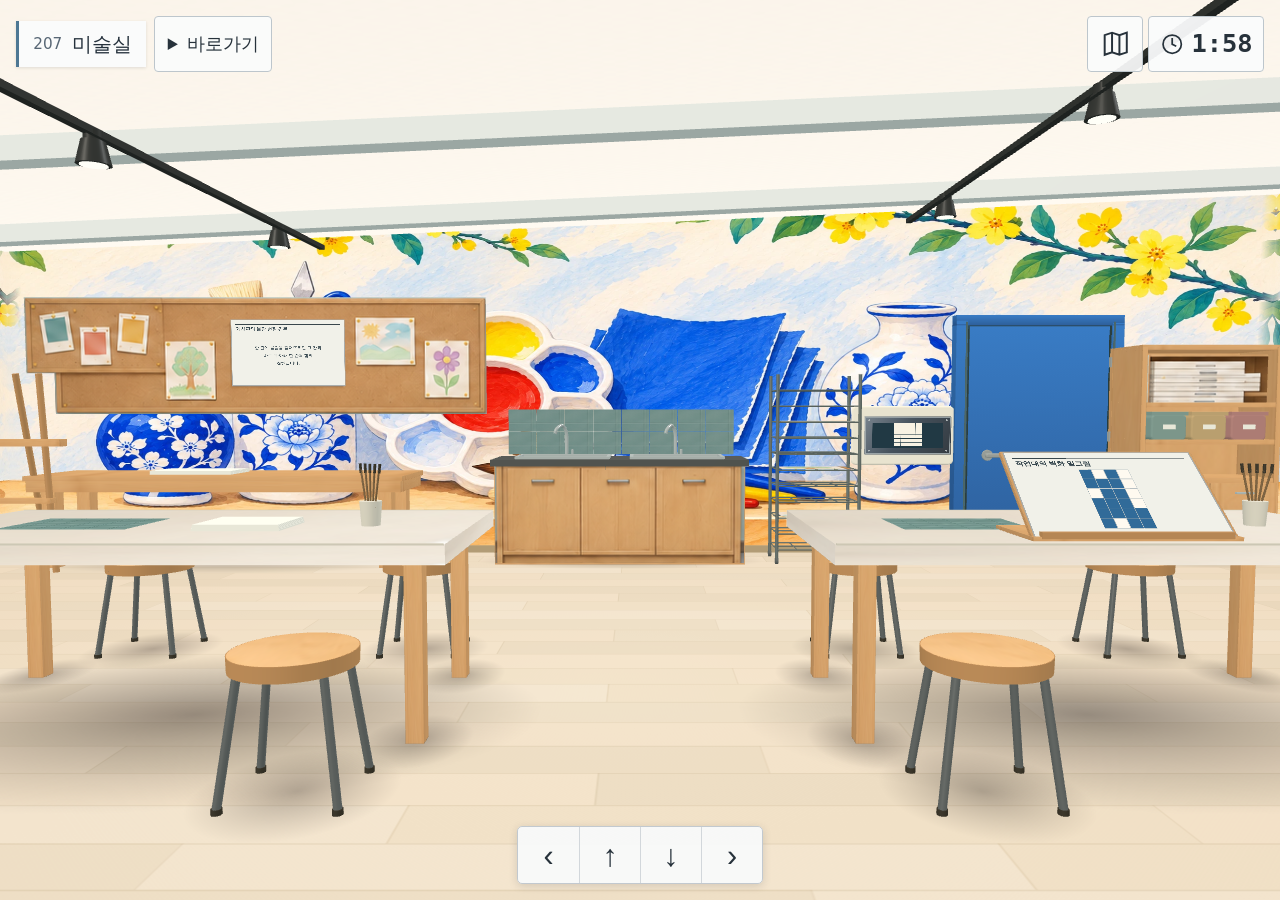
==== art.html @ eaf3b556 "Restore the clock score and vertical paint puzzles across a fixed seven-room escape" ====
<!doctype html>
<html lang="ko">
<head>
  <meta charset="utf-8">
  <meta name="viewport" content="width=device-width,initial-scale=1,viewport-fit=cover">
  <meta name="theme-color" content="#f4f6f7">
  <title>미술실 | 학교 탈출</title>
  <link rel="icon" href="data:,">
  <link rel="stylesheet" href="music.css?v=layout51">
  <link rel="stylesheet" href="route-ui.css?v=school62">
  <link rel="stylesheet" href="ct-devices.css?v=school62">
  <link rel="stylesheet" href="lesson.css?v=survey1">
</head>
<body data-room="art">
  <main id="musicGame" aria-label="학교 탈출 207호 미술실">
    <canvas id="roomView" tabindex="0" aria-label="미술실 내부. 바닥을 눌러 이동하고 화면을 끌어 둘러보세요."></canvas>
    <header class="room-head">
      <strong class="school"><span>207</span>미술실</strong>
      <nav aria-label="메뉴"><button id="bag" type="button" hidden>찾은 단서</button><button id="map" type="button">안내도</button></nav>
    </header>
    <div id="spots" aria-label="조사할 물건"></div>
    <footer class="room-foot">
      <div class="movement" aria-label="이동">
        <button id="left" type="button" aria-label="왼쪽 보기">‹</button>
        <button id="walk" type="button" aria-label="한 걸음 앞으로">↑</button>
        <button id="stepBack" type="button" aria-label="한 걸음 뒤로">↓</button>
        <button id="right" type="button" aria-label="오른쪽 보기">›</button>
      </div>
    </footer>
    <div id="escape" class="room-transfer" role="status" hidden></div>
    <dialog id="inspect" aria-labelledby="panelTitle">
      <div class="panel-top"><h1 id="panelTitle"></h1><button id="dismiss" type="button" aria-label="닫기">×</button></div>
      <div id="panelBody"></div>
    </dialog>
    <noscript>게임을 플레이하려면 자바스크립트를 켜 주세요.</noscript>
  </main>
  <script src="vendor/gl-matrix.min.js"></script>
  <script src="vendor/earcut.min.js"></script>
  <script src="webgl/model.js?v=webgl50"></script>
  <script src="webgl/geometry.js?v=webgl50"></script>
  <script src="webgl/picking.js?v=webgl50"></script>
  <script src="webgl/shaders.js?v=webgl50"></script>
  <script src="webgl/renderer.js?v=webgl50"></script>
  <script src="class-records.js?v=survey1"></script>
  <script src="review-rooms.js?v=school62"></script>
  <script src="school-routes.js?v=school62"></script>
  <script src="school-map.js?v=school62"></script>
  <script src="school-puzzles.js?v=school62"></script>
  <script src="ct-devices.js?v=school62"></script>
  <script src="ct-panels.js?v=school62"></script>
  <script src="music-art.js?v=webgl50"></script>
  <script src="music-world.js?v=room60"></script>
  <script src="interior-artwork.js?v=webgl50"></script>
  <script src="art-room-finish.js?v=wrapped-mural29"></script>
  <script src="school-corridor.js?v=webgl50"></script>
  <script src="school-interiors.js?v=school62"></script>
  <script src="school-room-art.js?v=school62"></script>
  <script src="school-room.js?v=school62"></script>
</body>
</html>
---- music.css ----
:root{
  font-family:"Malgun Gothic","Apple SD Gothic Neo",system-ui,sans-serif;
  font-size:clamp(100%, calc(62.5% + .42vw + .55vh), 250%);
  color:#242b32;background:#e6e9ed;font-synthesis:none;color-scheme:light;
  --control-height:2.75rem;
  --gutter:clamp(8px,1.8vmin,1.25rem);
  --edge-top:max(var(--gutter),env(safe-area-inset-top));
  --edge-right:max(var(--gutter),env(safe-area-inset-right));
  --edge-bottom:max(var(--gutter),env(safe-area-inset-bottom));
  --edge-left:max(var(--gutter),env(safe-area-inset-left));
}
*{box-sizing:border-box}body{margin:0}button,a{font:inherit;touch-action:manipulation}button{cursor:pointer}button:focus-visible,a:focus-visible,summary:focus-visible,#roomView:focus-visible{outline:3px solid #316db4;outline-offset:3px}[hidden]{display:none!important}
#musicGame{width:100%;height:100vh;height:100dvh;position:relative;isolation:isolate;overflow:hidden;background:#e1e6e9}
#roomView,#spots,.flat-viewport{position:absolute;inset:0;width:100%;height:100%}
#roomView{touch-action:none;cursor:grab;display:block}#roomView:active{cursor:grabbing}
.flat-viewport{overflow:hidden;pointer-events:none}.flat-cube{position:absolute;left:50%;top:50%;width:0;height:0;transform-style:preserve-3d}.flat-cube .painted-face{position:absolute;width:1025px;height:1025px;left:-512.5px;top:-512.5px;backface-visibility:hidden}
.room-head,.room-foot{position:absolute;z-index:2;left:0;right:0;display:flex;align-items:center;justify-content:space-between;padding:var(--edge-top) var(--edge-right) var(--edge-bottom) var(--edge-left);pointer-events:none}
.room-head{top:0}.room-foot{bottom:0;justify-content:center}.school{font-size:1rem;font-weight:650;display:flex;align-items:center;gap:.5rem;color:#25313c;background:#fafbfcf2;padding:.44rem .69rem;border-left:3px solid #4d7793;box-shadow:0 1px 3px #101b251e}.school span{font:500 .75rem/1 system-ui;color:#586775;font-variant-numeric:tabular-nums}
.room-head nav,.movement{display:flex;pointer-events:auto}.room-head nav{gap:5px}
button,.main-button{color:#27323b;border:1px solid #bdc6cc;background:#fafbfc;border-radius:4px;padding:.5rem .8rem;font-weight:500;font-size:.9375rem}
button:hover,a.main-button:hover{background:#e8edf0}.room-head button{background:#fafbfbed}
.movement{background:#f8fafbee;box-shadow:0 2px 8px #20293627;border:1px solid #c2c9cf;border-radius:5px;overflow:hidden}.movement button{min-width:3rem;height:var(--control-height);border:0;border-radius:0;padding:0;font:1.5rem/1 Arial,sans-serif;background:transparent}.movement button+button{border-left:1px solid #d2d7db}
#spots{pointer-events:none}.spot{position:absolute;transform:translate(-50%,-50%);pointer-events:auto;width:42px;height:42px;border:0;background:transparent!important;padding:0;color:#28323b;display:grid;place-items:center}
.spot::before{content:'+';display:grid;place-items:center;width:20px;height:20px;background:#fff;border-radius:50%;border:1px solid #657682;box-shadow:0 1px 4px #22314050;font:17px/1 Arial}.spot span{position:absolute;left:calc(50% + 13px);background:#f7f9fa;color:#26333d;border:1px solid #b7c2c9;box-shadow:0 1px 3px #162a3b21;padding:4px 7px;border-radius:3px;font-size:12px;white-space:nowrap;opacity:0;pointer-events:none}.spot:hover span,.spot:focus-visible span,.spot[data-object=lock] span{opacity:1}.spot.label-left span{left:auto;right:calc(50% + 13px)}
#escape{position:absolute;z-index:3;bottom:72px;left:50%;transform:translateX(-50%);width:max-content;max-width:calc(100% - 24px);display:flex;align-items:center;gap:18px;padding:12px 16px;background:#fafbfc;box-shadow:0 3px 20px #14202b23;border:1px solid #cbd2d8;border-radius:6px}#escape>div{display:flex;gap:7px}#escape b{font-size:16px}
.main-button,button.primary{background:#395f79;color:white;border-color:#395f79;text-decoration:none}.main-button:hover,button.primary:hover{background:#2d5068}
dialog{
  --panel-width:clamp(28rem,52vw,42rem);
  --panel-padding:clamp(.75rem,2vmin,1.35rem);
  position:fixed;
  inset:var(--edge-top) var(--edge-right) var(--edge-bottom) var(--edge-left);
  margin:auto;
  width:var(--panel-width);
  max-width:calc(100% - var(--edge-left) - var(--edge-right));
  max-height:calc(100vh - var(--edge-top) - var(--edge-bottom));
  max-height:calc(100dvh - var(--edge-top) - var(--edge-bottom));
  overflow:hidden;
  padding:0;
  background:white;
  color:#242b32;
  border:1px solid #c9cfd4;
  border-radius:6px;
  box-shadow:0 8px 40px #18212c32;
}
dialog[open]{display:flex;flex-direction:column}
dialog[data-panel=lock]{--panel-width:clamp(25rem,46vw,35rem)}
dialog:is([data-panel=shelf],[data-panel=ball-locker],[data-panel=mixer]){
  --panel-width:clamp(25rem,70vw,34rem);
  top:auto;
  margin:0 auto;
}
/* The device camera uses the same breakpoint to leave the instrument in view. */
@media(min-width:800px) and (min-aspect-ratio:5/4){
  dialog:is([data-panel=shelf],[data-panel=ball-locker],[data-panel=mixer]){
    --panel-width:clamp(18rem,33vw,32rem);
    top:var(--edge-top);left:auto;
    margin:auto 0;
  }
}
#panelBody{
  container-type:inline-size;
  min-width:0;
  min-height:0;
  overflow-y:auto;
  overscroll-behavior:contain;
  padding:0 var(--panel-padding) var(--panel-padding);
}
dialog::backdrop{background:#18243046}
.panel-top{
  display:flex;
  flex:none;
  align-items:center;
  justify-content:space-between;
  gap:.75rem;
  padding:var(--panel-padding) var(--panel-padding) .5rem;
}
h1{font-size:1.4rem;line-height:1.35;font-weight:650;margin:0;letter-spacing:-.035em}
#dismiss{flex:none;color:#53616d;background:none;border:0;padding:0;width:var(--control-height);height:var(--control-height);font:1.75rem/1 Arial}
dialog p{font-size:1rem;line-height:1.5;margin:.375rem 0 .75rem;word-break:keep-all;overflow-wrap:anywhere}
.clue-sheet{padding:clamp(10px,1.2vw,18px);border:1px solid #d6dde0;background:repeating-linear-gradient(transparent 0 21px,#e4e9ed 21px 22px),#fafcfd}
.samples{display:grid;grid-template-columns:repeat(2,minmax(0,1fr));gap:clamp(8px,1.2vw,18px)}
.sample{display:flex;align-items:center;justify-content:center;gap:clamp(6px,1vw,14px);min-width:0;white-space:nowrap;color:#273a4a;font:clamp(26px,2.4vw,36px) Georgia,serif}
.clock-face{
  display:block;
  width:min(100%,clamp(200px,32vh,320px));
  width:min(100%,clamp(200px,32dvh,320px));
  height:auto;
  aspect-ratio:1;
  margin:4px auto 16px;
}
.readout{text-align:center;color:#394d5c;font-variant-numeric:tabular-nums}.readout:empty{display:none}
.tabs{display:grid;grid-template-columns:repeat(4,minmax(0,1fr));gap:6px}
.tabs button{display:flex;align-items:center;justify-content:center;gap:4px;min-width:0;min-height:48px;padding:4px;font-size:clamp(14px,1.4vw,18px)}
.tabs svg{flex:none;width:clamp(22px,2.5vw,32px);height:auto}
.tabs [aria-pressed=true]{background:#e5eef4;border-color:#7597ac;color:#214861}
.actions:not(:empty){display:flex;justify-content:center;margin-top:.75rem}.hint{border-top:1px solid #dde2e6;margin-top:.875rem;padding-top:.625rem}.hint button{min-height:var(--control-height)}.hint p{margin:0}
.hint-confirm{--panel-width:clamp(22rem,36vw,28rem)}
.hint-confirm::backdrop{background:#18243032}
.hint-confirm form{padding:var(--panel-padding);overflow:auto}
.hint-confirm p{margin:0}
.hint-confirm .actions{flex-direction:row;justify-content:flex-end;margin-top:18px}
.hint-confirm .actions button{width:auto;min-width:4.625rem;min-height:var(--control-height);font-size:.9375rem}
.switches{display:flex;align-items:center;justify-content:center;gap:14px;padding:16px;background:#e7ecef;border:1px solid #cdd5da;border-radius:5px}
.digit{display:grid;justify-items:center;gap:5px}.digit small{display:none}
.digit button{width:4.5rem;padding:3px;min-height:var(--control-height);font-size:1.125rem}
.digit output{width:4.5rem;text-align:center;background:white;border:1px solid #cad1d5;border-radius:3px;font:2.75rem/1.3 "Consolas",monospace;color:#26323b}
.map-list{display:grid;grid-template-columns:repeat(2,minmax(0,1fr));gap:8px}
.map-list a{display:flex;align-items:center;min-height:48px;border:1px solid #c8d0d6;padding:12px;color:#345066;text-decoration:none;border-radius:3px;font-size:16px;line-height:1.4;word-break:keep-all}
@media(max-width:600px){#escape{display:grid;text-align:center;gap:8px}}
.sr-only{position:absolute;width:1px;height:1px;margin:-1px;overflow:hidden;clip-path:inset(50%);white-space:nowrap}
#escape{bottom:var(--edge-bottom);max-width:calc(100% - var(--edge-left) - var(--edge-right));background:transparent;border:0;padding:0;box-shadow:none}
.spot::before{content:'';width:12px;height:12px;background:#fff;border:3px solid #50666b;box-shadow:0 0 0 2px #fff,0 1px 6px #142d3966}
@media(max-width:350px){.room-foot{justify-content:center}}
.spot{width:44px;height:44px}
.design-preview .spot::before,.design-preview .spot span{display:none}
.design-preview .spot:focus-visible{outline-offset:0}
.design-preview .spot{border-radius:3px;touch-action:none}
.design-preview .clue-sheet{background:linear-gradient(135deg,#fafaf2,#eeeee3);border:1px solid #d8d8cb;box-shadow:inset -4px -3px 7px #d8d9ca}
.actions{flex-direction:column;align-items:center;gap:7px}
.actions button{width:100%;max-width:22.5rem;min-height:var(--control-height);font-size:1rem;font-weight:650}
.actions button.primary{background:#235e55;color:#fff;border-color:#17463e;box-shadow:0 2px 0 #173f38}
.actions button.primary:hover{background:#194b43}
.actions button:disabled{color:#55625e;background:#edf1ed;border-color:#c5cec8;cursor:default}
.actions small{font-size:12px;color:#52615a}
#bag{border-left:4px solid #2a7060}
.room-head .menu-icon{display:grid;place-items:center;width:var(--control-height);height:var(--control-height);padding:.5rem}
.menu-icon svg{width:1.45rem;height:1.45rem}
.room-timer{display:flex;align-items:center;justify-content:center;gap:.375rem;min-width:5.6rem;height:var(--control-height);padding:.4rem .5rem;border:1px solid #bdc6cc;border-radius:4px;background:#fafbfcf2;color:#27323b;font:650 1.25rem/1 Consolas,monospace;font-variant-numeric:tabular-nums;white-space:nowrap}
.room-timer svg{width:1.2rem;height:1.2rem}
.room-timer.running-low,.room-timer[data-expired="true"]{color:#fff;background:#a62030;border-color:#8f1b29}
.room-timer.running-low{animation:timer-warning 1s steps(1,end) infinite}
@keyframes timer-warning{50%{color:#8f1b29;background:#fff0f0;border-color:#ba434e}}
@media(prefers-reduced-motion:reduce){.room-timer.running-low{animation:none}}
@media(max-width:450px){.school span{display:none}}
.clock-score{margin-top:14px}
.clock-score summary{cursor:pointer;color:#235e55;font-weight:600;min-height:44px;padding:10px 0}
.clock-score[open] .clue-sheet{margin-top:5px}
.notation{display:grid;justify-items:center;line-height:1}
.notation svg{display:block;width:clamp(40px,4vw,64px);height:auto;aspect-ratio:1}
.spot::before{display:none}
.spot span,.spot[data-object=lock] span{opacity:0}
.spot:hover span,.spot:focus-visible span{display:block;opacity:1}

.room-head{gap:10px;align-items:flex-start}
.room-location{display:flex;align-items:center;flex-wrap:wrap;gap:.375rem;min-width:0;pointer-events:auto}
.room-head>nav{flex-shrink:0}
.room-location .school{white-space:nowrap}
.review-jump{position:relative;color:#27323b;font-size:.875rem}
.review-jump summary{cursor:pointer;align-content:center;min-height:var(--control-height);padding:.5rem .625rem;background:#fafbfbed;border:1px solid #bdc6cc;border-radius:4px}
.review-jump nav{position:absolute;top:calc(100% + 4px);left:0;z-index:6;display:grid;gap:0;min-width:10.5rem;max-height:calc(100dvh - 6rem - var(--edge-top) - var(--edge-bottom));overflow-y:auto;padding:.25rem;background:#fff;border:1px solid #c3ccc7;border-radius:5px;box-shadow:0 6px 20px #25393030}
.review-jump a{display:flex;align-items:center;min-height:var(--control-height);padding:.5rem .75rem;color:#293f35;text-decoration:none;white-space:nowrap}
.review-jump a:hover,.review-jump a[aria-current=page]{background:#eaf0eb}
.school-clue svg{display:block;width:100%;height:auto}
.stamp-tray{display:grid;grid-template-columns:repeat(3,minmax(0,1fr));gap:12px;padding:12px;background:#e2d5bf;border:1px solid #c7b59b}
.stamp{display:grid;place-items:center;min-width:0;min-height:150px;padding:8px;background:linear-gradient(135deg,#b98f5e,#9e7247);border:1px solid #8a653f;color:#fff9e8;box-shadow:inset 0 2px 3px #ffe5b640,0 3px 0 #7e5d3d}
.stamp:hover{background:#a37b50}.stamp[aria-pressed=true]{background:#efe5cb;color:#403c30}
.stamp-letter{font-family:Georgia,serif;font-weight:bold}
.stamp-dots{display:flex;justify-content:center;flex-wrap:wrap;gap:7px}
.stamp-dots i{width:12px;height:12px;border-radius:50%;background:#393c32}
.stamp-instruction{text-align:center;color:#5c655b}
.collected-clues{display:grid;gap:.5rem}.collected-clues button{min-height:var(--control-height);text-align:left}
.code-strip{display:grid;grid-template-columns:repeat(6,minmax(0,1fr));gap:5px;margin:8px 0 18px}
.code-strip span{min-height:56px;display:grid;place-items:center;background:#f1f2eb;border:1px solid #bac5bd;border-radius:3px;font:30px Georgia,serif}
.letter-keys{display:grid;grid-template-columns:repeat(3,minmax(0,1fr));gap:9px}
.letter-keys button{min-height:56px;font:30px Georgia,serif}
.four-digits{gap:clamp(5px,1vw,10px);padding:12px}
.four-digits .digit button,.four-digits .digit output{width:clamp(2.75rem,14cqi,4.25rem)}
.signal-device{display:grid;grid-template-columns:repeat(2,minmax(0,1fr));gap:24px}
.signal-device section{min-width:0}
.signal-device h2{text-align:center;font-size:16px;font-weight:600;margin:6px 0 12px}
.pixel-grid{display:grid;grid-template-columns:repeat(3,minmax(0,1fr));gap:6px;max-width:250px;margin:auto}
.pixel-grid>span,.pixel-key{aspect-ratio:1;min-width:0;display:grid;place-items:center;border:1px solid #aab9af;border-radius:4px;background:#d8dfda;padding:0}
.input-grid>span{background:#fafaf1;font:clamp(24px,3vw,34px) Georgia,serif}
.sample-output>.on,.pixel-key[aria-pressed=true]{background:#4d8d79;border-color:#2f6e59}
.pixel-key:hover{background:#c0d0c5}.pixel-key[aria-pressed=true]:hover{background:#3c7b67}
.trial-record{text-align:center}
@media(max-width:520px){
  .signal-device{gap:18px;grid-template-columns:1fr}
  .pixel-grid{width:min(220px,100%)}
  .stamp-tray{gap:7px;padding:8px}
  .stamp{min-height:125px}
}
@media(max-width:380px){
  .school{font-size:.875rem;padding:.4rem .5rem}
}

dialog[data-panel=timeout]{--panel-width:clamp(20rem,36vw,28rem)}
dialog[data-panel=intro] #dismiss,dialog[data-panel=timeout] #dismiss{display:none}
dialog[data-panel=intro] .panel-top,dialog[data-panel=timeout] .panel-top{padding-top:var(--panel-padding)}
dialog[data-panel=intro] p,dialog[data-panel=timeout] p{line-height:1.6}
.object-note{color:#45545a}
.route-list{list-style-position:inside;margin:2px 0 0;padding:0}
.route-list li{padding:11px 12px;border-bottom:1px solid #dbe3e0;color:#3e4b52}
.route-list li[aria-current=step]{background:#edf4f1;color:#174e42}
.route-list li>span:last-child{float:right;font-size:13px;color:#516c62}
.sequence-output,.sequence-keys,.print-keys{display:grid;grid-template-columns:repeat(3,minmax(0,1fr));gap:8px}
.sequence-output{margin:4px 0 14px}
.sequence-output>span{display:grid;place-items:center;min-height:3.25rem;background:#ebf0ed;border:1px solid #bdc9c4;border-radius:4px;font-size:1.8rem;color:#3f625d}
.sequence-keys button{display:grid;justify-items:center;align-content:center;gap:.25rem;min-height:4.25rem;padding:.375rem}
.sequence-keys b{font-size:1.65rem;color:#426c63}
.print-keys{padding:10px;background:#e9eeeb;border:1px solid #c6d1cb;border-radius:4px}
.print-keys button{display:flex;align-items:center;justify-content:space-between;gap:5px;min-height:3.25rem;padding:.5rem clamp(.4rem,2cqi,1rem);font:650 1.5rem/1 Consolas,monospace}
.print-keys button::after{content:'';width:10px;height:10px;flex:0 0 10px;border:1px solid #a6b8af;border-radius:2px;background:#e1e9e4}
.print-keys button[aria-pressed=true]{background:#d3e8dc;border-color:#6a9481;color:#234d3d}
.print-keys button[aria-pressed=true]::after{background:#4e826b;border-color:#3e6e5a;box-shadow:0 0 0 2px #f2f8f4}
.number-score{display:grid;grid-template-columns:repeat(8,minmax(0,1fr));gap:4px;background:#f7f6f0;border:1px solid #d5dbd4;border-radius:4px;padding:18px clamp(3px,2vw,24px)}
.number-score span{display:grid;justify-items:center;gap:.5rem;color:#2b393b;font:600 clamp(1.125rem,5cqi,1.875rem)/1.1 Consolas,monospace}
.number-score b{font-size:1.1em;font-family:Georgia,serif;font-weight:400;color:#476464}
.dial-pairs{display:grid;grid-template-columns:repeat(3,minmax(0,1fr));gap:6px;padding:8px 0}
.dial-pair{display:flex;gap:4px;align-items:center;justify-content:center;min-width:0;padding:5px 3px;background:#e9eeeb;border:1px solid #c6d1cb;border-radius:4px}
.dial-pair .digit{flex:1 1 3.125rem;min-width:0;max-width:3.125rem}
.dial-pair .digit output,.dial-pair .digit button{width:100%}
.dial-pair .digit output,.fixed-digit{font:clamp(1.5rem,6cqi,2.375rem)/1.25 Consolas,monospace}
.fixed-digit{flex:0 1 1.8rem;min-width:0;text-align:center;color:#455d56}
.dial-pair .digit button{font-size:.9375rem}
.ball-tray{display:grid;grid-template-columns:repeat(6,minmax(0,1fr));gap:5px;padding:10px;background:#e5ece9;border:1px solid #bac8c3;border-radius:5px}
.tray-ball,.tray-empty{align-self:center;justify-self:center;width:min(100%,59px);aspect-ratio:1;border-radius:50%}
.tray-ball{padding:0;background:var(--ball);color:white;font:600 clamp(17px,3vw,24px) Consolas,monospace;border:1px solid #3d5656;box-shadow:inset 0 2px 4px #fff3}
.tray-ball:hover{background:var(--ball);filter:brightness(1.12)}
.tray-ball.shifted{animation:shift-ball .25s ease-out}
@keyframes shift-ball{from{transform:translateX(36%);filter:brightness(1.22)}}
.tray-empty{border:1px dashed #b2c0bb;background:#edf2ee}
.record-table{width:100%;border-collapse:collapse;text-align:center;font-size:clamp(.8rem,3cqi,1rem)}
.record-table th,.record-table td{padding:11px 4px;border-bottom:1px solid #cfdbd6;word-break:keep-all}
.record-table thead{background:#e7eeeb;color:#36584e}
.record-table tbody tr:nth-child(even){background:#f4f7f5}
dialog[data-panel=routing]{--panel-width:clamp(27rem,50vw,39rem)}
.signal-tests{display:grid;gap:9px}
.signal-tests fieldset{min-width:0;margin:0;border:1px solid #c4d2cc;border-radius:4px;padding:8px 10px 10px;background:#f5f8f6}
.signal-tests legend{padding:0 5px;color:#38574e;font-weight:650}
.signal-flags{display:flex;gap:.3rem .625rem;flex-wrap:wrap;margin:0 0 .5rem;color:#4a5d56;font-size:.875rem}
.signal-flags b{color:#253a31;font-weight:650}
.signal-tests select{box-sizing:border-box;width:100%;min-height:var(--control-height);border:1px solid #a9bab2;border-radius:4px;padding:.45rem;background:#fff;color:#263c35;font:inherit}
.signal-tests select:focus-visible{outline:3px solid #316db4;outline-offset:2px}
.finale-status{position:absolute;z-index:3;left:50%;bottom:max(var(--edge-bottom),5vh);transform:translateX(-50%);width:23rem;max-width:calc(100% - var(--edge-left) - var(--edge-right));padding:.9rem 1.25rem;background:#f7faf7f5;border:1px solid #c0d1c7;border-radius:5px;text-align:center;color:#284c40}
.finale-status p{margin:0;font-size:.9375rem;font-weight:600}
.finale-status h1{font-size:1.75rem;margin:.3rem 0 .8rem}
.finale-status button,#escape .main-button,#escape button{min-height:var(--control-height)}
#escape .main-button{display:grid;place-items:center}
@media(prefers-reduced-motion:reduce){.tray-ball.shifted{animation:none}}
---- route-ui.css ----
.device-guide{
  position:absolute;left:50%;bottom:calc(var(--edge-bottom) + var(--control-height) + .7rem);
  transform:translateX(-50%);margin:0;padding:9px 15px;
  width:max-content;max-width:min(40em,calc(100% - 30px));border-radius:7px;
  background:#1d2a32ee;color:#fff;box-shadow:0 2px 10px #18252b33;
  text-align:center;font-size:.9375rem;line-height:1.5;word-break:keep-all;
  pointer-events:none;
}
#spots[inert] .device-guide,#musicGame:has(dialog[open]) .device-guide{display:none}
#escape.room-transfer{
  display:block;bottom:max(var(--edge-bottom),6vh);width:max-content;max-width:calc(100% - var(--edge-left) - var(--edge-right));
  padding:.75rem 1rem;background:#fff;border:1px solid #becbd2;border-left:4px solid #26756e;
  border-radius:5px;box-shadow:0 3px 16px #14202b30;color:#26343c;
  font-size:1.0625rem;font-weight:650;line-height:1.35;word-break:keep-all;
}
dialog[data-panel=intro],dialog[data-panel=map]{--panel-width:clamp(38rem,74vw,52rem)}
dialog[data-panel=intro],dialog[data-panel=map]:has(.school-floorplan){
  background:#eaf4f9;color:#19364d;border-color:#9ab5ca;
}
dialog[data-panel=intro] #panelTitle:focus{outline:none}
dialog:is([data-panel=intro],[data-panel=timeout]) .panel-top{flex-wrap:wrap;gap:.5rem}
dialog:is([data-panel=intro],[data-panel=timeout]) .panel-top h1{order:-1}
dialog:is([data-panel=intro],[data-panel=timeout]) .review-jump{z-index:4}
dialog:is([data-panel=intro],[data-panel=timeout]) .review-jump nav{
  left:auto;right:0;grid-template-columns:repeat(2,minmax(0,1fr));
  width:min(16.25rem,calc(100vw - 4rem));
}
dialog[data-panel=timeout] .review-jump nav{position:static;margin-top:6px}
dialog[data-panel=timeout] .panel-top{flex-shrink:1;min-height:0;overflow-y:auto}
dialog[data-panel=timeout] #panelBody{flex:none}
dialog:is([data-panel=intro],[data-panel=timeout]) .review-jump a{padding-inline:8px}
dialog[data-panel=intro] #panelBody{display:flex;flex-direction:column;overflow:hidden}
.route-scroll{min-height:0;overflow-y:auto;overscroll-behavior:contain}
.floorplan-overview{
  display:flex;flex-wrap:wrap;justify-content:space-between;align-items:baseline;
  gap:.25rem .75rem;margin:0 0 .625rem;color:#38576d;font-size:.9375rem;
}
.floorplan-limit{font-size:.875rem;font-weight:700}
.floorplan-location{color:#19364d;font-weight:700}
.school-floorplan{
  --blueprint-wall:#9ab5ca;
  --blueprint-route:#057f77;
  position:relative;height:clamp(10rem,min(42cqi,34dvh),23rem);isolation:isolate;
  border-block-start:1px solid var(--blueprint-wall);
  background-image:linear-gradient(90deg,#467ea12a 1px,transparent 1px),
    linear-gradient(#467ea12a 1px,transparent 1px);
  background-size:16px 16px;
}
.floorplan-lines{
  position:absolute;inset:0;width:100%;height:100%;overflow:visible;
  z-index:-1;pointer-events:none;
}
.floorplan-lines.narrow{display:none}
.floorplan-lines path,.floorplan-door-swing{
  fill:none;stroke-linecap:round;stroke-linejoin:round;
}
.floorplan-lines path{vector-effect:non-scaling-stroke}
.floorplan-wall{stroke:var(--blueprint-wall);stroke-width:19px}
.floorplan-hall{stroke:#bfd3df;stroke-width:16px}
.floorplan-entrance{stroke:var(--blueprint-wall);stroke-width:2px}
.floorplan-route{stroke:var(--blueprint-route);stroke-width:4px}
.floorplan-room,.floorplan-position{
  position:absolute;left:var(--wide-x);top:var(--wide-y);transform:translate(-50%,-50%);
}
.floorplan-room{
  display:flex;flex-direction:column;align-items:center;justify-content:center;gap:2px;
  width:min(8.5rem,19.5%);min-height:3.15rem;padding:.25rem .19rem;
  border:1px solid var(--blueprint-wall);border-top-width:3px;border-radius:2px;
  background:#f8fcfe;color:#19364d;
  font-size:.9375rem;line-height:1.2;text-align:center;word-break:keep-all;
}
.floorplan-room-name,.floorplan-endpoint{font-weight:700}
.floorplan-room-time{
  display:block;color:#425f75;font-size:.75rem;line-height:1.3;white-space:nowrap;
}
.floorplan-room[data-endpoint]{min-height:3.75rem;color:var(--terminal-ink);border-color:var(--terminal-ink)}
.floorplan-room[data-endpoint=start]{--terminal-ink:#9a4b1e;background:#fcf1e9}
.floorplan-room[data-endpoint=end]{--terminal-ink:#69418f;background:#f4eef8}
.floorplan-endpoint{font-size:.75rem}
button.floorplan-room:hover{background:#e4f2f8}
.floorplan-room[data-chosen=true]{
  background:#ccefe8;color:#104944;border-color:var(--blueprint-route);
}
.floorplan-rank{
  display:grid;place-items:center;position:absolute;right:.3rem;top:-.65rem;
  width:1.25rem;height:1.25rem;border-radius:50%;
  background:#166b66;color:#fff;font-size:.75rem;font-weight:700;line-height:1;
}
.floorplan-rank:empty{display:none}
.floorplan-door{
  position:absolute;left:50%;bottom:-11px;width:12px;height:12px;
  transform:translateX(-50%);pointer-events:none;
}
.floorplan-room[data-wing=south] .floorplan-door{
  bottom:auto;top:-11px;transform:translateX(-50%) rotate(180deg);
}
.floorplan-door-swing{stroke:#59768c;stroke-width:1.2px}
.floorplan-room[aria-current=location]{outline:2px solid #245466;outline-offset:2px}
.floorplan-room:focus-visible{z-index:1}
.floorplan-position{
  width:10px;height:10px;border-radius:50%;border:2px solid #245466;background:#fff;
  pointer-events:none;
}
.floorplan-result{min-height:2.25rem;margin-top:.5rem}
dialog p.floorplan-notice{
  margin:0;padding:.375rem 0;color:#784311;font-size:.875rem;font-weight:700;
}
.floorplan-itinerary{
  display:flex;flex-wrap:wrap;gap:5px 9px;list-style:none;
  margin:9px 0 0;padding:8px 0;border-block-start:1px solid #adc5d2;
  color:#19364d;font-size:.875rem;font-weight:650;line-height:1.5;
}
.floorplan-itinerary li+li::before{content:'→';margin-right:8px;color:#476d81}
.map-controls{display:flex;flex:none;flex-wrap:wrap;gap:.45rem;padding-top:.5rem;border-top:1px solid #adc5d2}
.map-controls button{min-height:var(--control-height)}
.map-controls .primary{margin-left:auto;background:#166b66;border-color:#166b66}
.map-controls .primary:enabled:hover{background:#125751}
.map-controls button:disabled{color:#4c6e7e;background:#dae8ee;border-color:#b5c9d4;cursor:default}
@container (max-width:28rem){
  .school-floorplan{height:clamp(17rem,min(100cqi,45dvh),25rem)}
  .floorplan-lines.wide{display:none}
  .floorplan-lines.narrow{display:block}
  .floorplan-room,.floorplan-position{left:var(--narrow-x);top:var(--narrow-y)}
  .floorplan-room{width:min(7.25rem,30%);font-size:.875rem}
  .floorplan-room[data-wing=north] .floorplan-door,
  .floorplan-room[data-wing=south] .floorplan-door{top:50%;bottom:auto}
  .floorplan-room[data-wing=north] .floorplan-door{
    left:auto;right:-11px;transform:translateY(-50%) rotate(-90deg);
  }
  .floorplan-room[data-wing=south] .floorplan-door{
    left:-11px;transform:translateY(-50%) rotate(90deg);
  }
  .map-controls button{padding-inline:.625rem}
}
.book-keys{grid-template-columns:repeat(7,minmax(0,1fr));gap:3px}
.book-keys button{min-height:78px;background:#e6efff;border-top:5px solid #386acc}
.book-keys button:nth-child(2n){background:#fff2cd;border-top-color:#edb236}
.book-keys button b{font:600 clamp(14px,4vw,24px)/1.1 Consolas,monospace;color:#283a60}
.broadcast-steps{display:grid;gap:6px}
.broadcast-steps label{
  display:grid;grid-template-columns:56px minmax(0,1fr);align-items:center;gap:8px;
  padding:6px 10px;background:#f0f4ff;border-left:4px solid #b4c9ec;border-radius:4px;
}
.broadcast-steps select{
  box-sizing:border-box;width:100%;min-height:40px;
  border:1px solid #a6b6d5;border-radius:4px;padding:4px 8px;background:#fff;color:#263551;font:inherit;
}
.broadcast-steps label[data-result=passed]{border-color:#298778;background:#e4f6ee}
.broadcast-steps label[data-result=failed]{border-color:#d84d43;background:#fff0ec}

.school-route-plan{list-style:none;margin:.85rem 0 1rem;padding:.65rem;display:grid;grid-template:repeat(3,1fr)/repeat(3,minmax(0,1fr));gap:.34rem .6rem;background:#ebeee7;border:1px solid #b7c2bc;border-radius:.4rem}
.school-route-plan li{display:flex;flex-direction:column;justify-content:center;min-width:0;gap:.1rem;padding:.38rem .5rem;background:#fbfaf2;border:1px solid #bdc4b7;border-bottom:3px solid #aab5aa;border-radius:.15rem;font-size:clamp(.78rem,2.5vw,1rem)}
.school-route-plan li small{font-weight:600;color:#52655c;font-size:.72rem}
.school-route-plan li:nth-child(4){grid-area:2/3}.school-route-plan li:nth-child(5){grid-area:3/3}.school-route-plan li:nth-child(6){grid-area:3/2}.school-route-plan li:nth-child(7){grid-area:3/1;background:#f7dfc7}
.school-route-plan li[aria-current]{border-color:#2a675d;background:#cde6dd}
#inspect[data-panel=intro] #panelBody{display:block;overflow:auto}
#inspect[data-panel=intro] .lesson-access{margin-top:.7rem}
---- ct-devices.css ----
dialog[data-panel="ct-device"],dialog[data-panel="ct-clue"]{--panel-width:clamp(23rem,46vw,37rem)}
.ct-controls{display:grid;gap:.8rem}
.ct-controls>p,.ct-feedback:empty{margin:0}
.ct-feedback:not(:empty){margin:.8rem 0 0;color:#304b61;font-weight:600}
.ct-buttons,.ct-seq,.ct-signal{display:flex;flex-wrap:wrap;gap:.38rem;align-items:center}
.ct-buttons button,.ct-readers button,.ct-jobs select,.ct-clue button{min-height:2.6rem;padding:.42rem .8rem;font:inherit}
.ct-buttons button[aria-pressed=true],.ct-readers button[aria-pressed=true]{background:#254b68;color:white;border-color:#254b68}
.ct-seq{padding:.64rem;background:#edf2f6;border-radius:.4rem}
.ct-seq span{padding:.22rem .4rem;min-width:1.4rem;text-align:center;font-weight:650}
.ct-seq .active,.ct-signal .active{background:#ffd44d;color:#132d4a;border-radius:.2rem}
.ct-playback{margin:0}
.ct-playback:empty{display:none}
.ct-playback figcaption{margin:0 0 .3rem;font-weight:650}
.ct-broadcast-order{display:grid;grid-template-columns:repeat(3,minmax(0,1fr));margin:0;list-style:none}
.ct-broadcast-order li{display:grid;gap:.2rem;text-align:center}
.ct-broadcast-order small{color:#405263}
.ct-clue .ct-seq,.ct-clue .ct-signal{margin-bottom:.85rem}
.ct-led,.ct-mural{display:grid;gap:.26rem;width:min(100%,15rem);margin:.25rem auto}
.ct-led{grid-template-columns:repeat(4,1fr);background:#243744;padding:.65rem;border-radius:.55rem}
.ct-led button{aspect-ratio:1;min-height:0;min-width:0;padding:0;background:#354b58;color:#becbd0;border:1px solid #607581;font-size:1.5rem}
.ct-led button[aria-pressed=true]{color:#ffe375;background:#514827;text-shadow:0 0 .4rem #eeb85b}
.ct-mural{grid-template-columns:repeat(5,1fr);gap:2px;padding:3px;background:#8796a3}
.ct-mural>*{display:grid;place-items:center;aspect-ratio:1;border:0;border-radius:0;min-width:0;padding:0;background:#fffdf4}
.ct-mural button:disabled{opacity:1;color:#234859}
.ct-mural .ct-drop{display:grid;place-items:center;width:62%;aspect-ratio:1;border:2px solid #344854;border-radius:50% 50% 42% 42%;color:#122632;font-weight:750;line-height:1}
.ct-mural button:focus-visible{outline:3px solid #195e91;outline-offset:-3px}
.ct-mural .ct-wall{background:repeating-linear-gradient(135deg,#35434f 0 5px,#414e58 5px 7px)}
.ct-rail{display:block;width:min(100%,23rem);max-height:35dvh;margin:auto}
.ct-signal span{border-bottom:5px solid #667582;text-align:center;padding:.22rem .36rem}
.ct-signal .long{min-width:2.8rem;border-color:#274c69}
.ct-codebook,.ct-readers,.ct-jobs{display:grid;gap:.45rem}
.ct-codebook{grid-template-columns:auto 1fr;align-items:center}
.ct-codebook b{color:#1e5476;text-align:center;font-size:1.4rem}
.ct-readers{grid-template-columns:1fr 1fr}
.ct-readers>div{min-width:0;display:grid;justify-items:center;gap:.45rem;background:#eaf0f2;border-radius:.45rem;padding:.6rem .3rem}
.ct-readers strong{letter-spacing:.13em;font-size:1.35rem;color:#204666}
.ct-jobs{grid-template-columns:auto repeat(2,minmax(0,1fr));align-items:center}
.ct-jobs strong,.ct-jobs span{text-align:center}
.ct-jobs select{width:100%;min-width:0;border:1px solid #8a9ea8;border-radius:.35rem;background:white;color:#183848}
.ct-display{width:100%;border-collapse:collapse;background:#203c4b;color:#f3fcff;text-align:center;font-variant-numeric:tabular-nums}
.ct-display th,.ct-display td{width:50%;padding:.5rem;border:1px solid #506c76}
.ct-display th{color:#a7e0c7;font-size:.88rem}
@media(max-width:420px),(max-height:500px){.ct-controls{gap:.5rem}.ct-led,.ct-mural{width:min(100%,12rem)}.ct-buttons button,.ct-readers button{min-height:2.3rem;padding:.35rem .5rem}}

.ink-pair{display:flex;align-items:flex-start;gap:clamp(.65rem,3vw,1.5rem);justify-content:center}
.ink-pair figure{flex:1;min-width:0;max-width:13rem;margin:0}
.ink-pair figcaption{text-align:center;margin-bottom:.28rem;font-size:.86rem;font-weight:650}
.ct-stamp-grid{display:grid;grid-template-columns:repeat(4,1fr);width:min(100%,13rem);margin:auto;border:1px solid #7190a0;background:#9aafba;gap:1px;padding:1px}
.ct-stamp-grid>*{aspect-ratio:1.14;min-width:0;min-height:0;padding:0;border:0;border-radius:0;background:#fffaf1;color:#142e48;display:grid;place-items:center;font-size:clamp(.8rem,3vw,1.25rem)}
.ct-stamp-grid>[data-ink=true]{background:#70a5cf}
.ink-demo{display:grid;width:2rem;margin:auto}.ink-demo span{height:1.8rem;text-align:center;background:#70a5cf;border:1px solid white}
.rail-legend{text-align:center;font-size:.85rem;color:#334c58}.reader-result{display:block;margin:.4rem 0;padding:1rem;background:#193746;color:#dcefe7;font-size:1.75rem;letter-spacing:.2em;text-align:center}
---- lesson.css ----
.join-page{margin:0;min-height:100svh;display:grid;place-items:center;background:#eff5f7;color:#223949;font:16px/1.55 "Malgun Gothic","Apple SD Gothic Neo",system-ui,sans-serif}
.join-card{box-sizing:border-box;width:min(29rem,calc(100% - 1.5rem));padding:clamp(1.25rem,5vw,2rem);border:1px solid #bdcfd7;border-top:5px solid #376c83;border-radius:7px;background:#fff}
.join-brand{margin:0;color:#446e81;font-weight:700}.join-card h1{margin:.25rem 0 1.4rem;font-size:clamp(1.7rem,6vw,2.3rem);letter-spacing:-.06em}.join-card form{display:grid;gap:.42rem}.join-card label{font-weight:650}.join-card input{box-sizing:border-box;min-width:0;padding:.58rem .72rem;margin-bottom:.45rem;border:1px solid #92aab7;border-radius:4px;font:inherit}.join-card p{word-break:keep-all}.join-card form p{margin:.35rem 0 .65rem;font-size:.94rem;color:#476074}.join-card [role=alert]{color:#9a3933}.join-card button{padding:.67rem;border:0;border-radius:4px;background:#255673;color:#fff;font:650 1rem system-ui;cursor:pointer}.join-card button:disabled{opacity:.65}.join-card a{display:inline-block;margin-top:1rem;color:#36576d}.join-card :focus-visible{outline:3px solid #2c77c3;outline-offset:2px}
.lesson-identity{margin:0 0 .55rem!important;font-size:.93rem;color:#27596b;font-weight:650}.lesson-access{font-size:.88rem;padding:.35rem 0;display:flex;gap:1rem;flex-wrap:wrap}.lesson-access a{color:#36576d}#recordSync{padding:.3rem .45rem;background:#fff2cc;color:#5b481e;border-radius:4px;font-size:.85rem}

.survey-card{width:min(32rem,calc(100% - 1.5rem));margin:1rem auto}
.survey-card h1{margin-bottom:.45rem}.survey-card #surveyNote{color:#475f70;margin:.3rem 0 1.35rem}
.survey-card form{gap:1.05rem}.survey-card label{display:block;margin:0 0 .35rem;line-height:1.45}
.survey-card select{width:100%;min-height:2.8rem;border:1px solid #91a9b6;border-radius:4px;background:#fff;color:#1d3748;padding:.5rem .65rem;font:inherit}
.survey-card button{margin-top:.15rem}.survey-card #surveyDone{margin:.75rem 0;color:#205948}
.survey-card [hidden]{display:none!important}.survey-actions{display:flex;justify-content:center;gap:.5rem;flex-wrap:wrap}
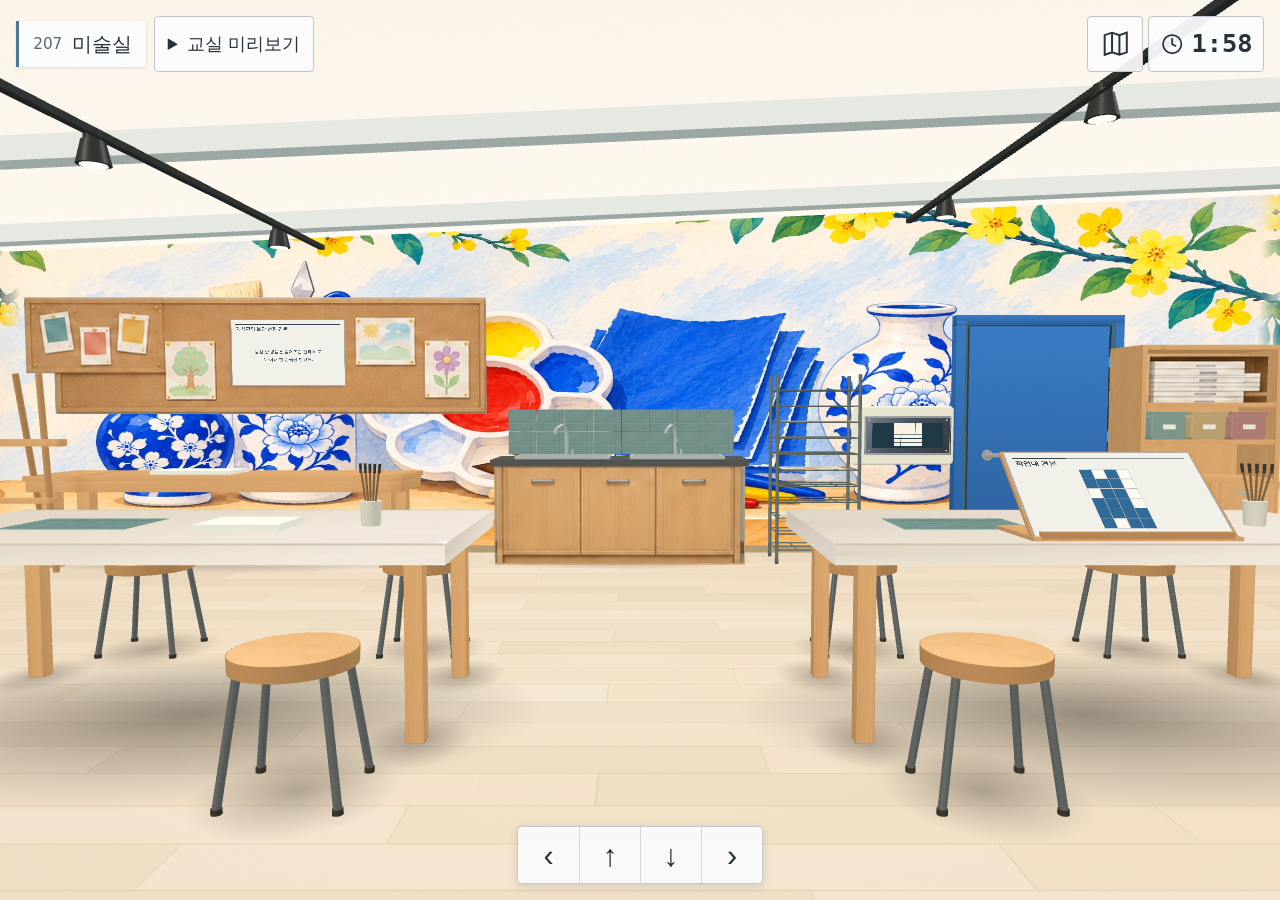
==== commit 90d30817: "Match classroom clues and feedback to the puzzles students play" ====
--- a/art.html
+++ b/art.html
@@ -6,9 +6,9 @@
   <meta name="theme-color" content="#f4f6f7">
   <title>미술실 | 학교 탈출</title>
   <link rel="icon" href="data:,">
-  <link rel="stylesheet" href="music.css?v=layout51">
-  <link rel="stylesheet" href="route-ui.css?v=school62">
-  <link rel="stylesheet" href="ct-devices.css?v=school62">
+  <link rel="stylesheet" href="music.css?v=school64">
+  <link rel="stylesheet" href="route-ui.css?v=school67">
+  <link rel="stylesheet" href="ct-devices.css?v=school67">
   <link rel="stylesheet" href="lesson.css?v=survey1">
 </head>
 <body data-room="art">
@@ -42,19 +42,19 @@
   <script src="webgl/shaders.js?v=webgl50"></script>
   <script src="webgl/renderer.js?v=webgl50"></script>
   <script src="class-records.js?v=survey1"></script>
-  <script src="review-rooms.js?v=school62"></script>
-  <script src="school-routes.js?v=school62"></script>
-  <script src="school-map.js?v=school62"></script>
-  <script src="school-puzzles.js?v=school62"></script>
-  <script src="ct-devices.js?v=school62"></script>
-  <script src="ct-panels.js?v=school62"></script>
+  <script src="review-rooms.js?v=school67"></script>
+  <script src="school-routes.js?v=entry66"></script>
+  <script src="school-map.js?v=school67"></script>
+  <script src="school-puzzles.js?v=school67"></script>
+  <script src="ct-devices.js?v=school67"></script>
+  <script src="ct-panels.js?v=school67"></script>
   <script src="music-art.js?v=webgl50"></script>
   <script src="music-world.js?v=room60"></script>
   <script src="interior-artwork.js?v=webgl50"></script>
   <script src="art-room-finish.js?v=wrapped-mural29"></script>
   <script src="school-corridor.js?v=webgl50"></script>
-  <script src="school-interiors.js?v=school62"></script>
-  <script src="school-room-art.js?v=school62"></script>
-  <script src="school-room.js?v=school62"></script>
+  <script src="school-interiors.js?v=school67"></script>
+  <script src="school-room-art.js?v=school64"></script>
+  <script src="school-room.js?v=school67"></script>
 </body>
 </html>
--- a/music.css
+++ b/music.css
@@ -44,14 +44,14 @@
 }
 dialog[open]{display:flex;flex-direction:column}
 dialog[data-panel=lock]{--panel-width:clamp(25rem,46vw,35rem)}
-dialog:is([data-panel=shelf],[data-panel=ball-locker],[data-panel=mixer]){
+dialog:is([data-panel=shelf],[data-panel=ball-locker],[data-panel=mixer],[data-panel=card-drawer]){
   --panel-width:clamp(25rem,70vw,34rem);
   top:auto;
   margin:0 auto;
 }
 /* The device camera uses the same breakpoint to leave the instrument in view. */
 @media(min-width:800px) and (min-aspect-ratio:5/4){
-  dialog:is([data-panel=shelf],[data-panel=ball-locker],[data-panel=mixer]){
+  dialog:is([data-panel=shelf],[data-panel=ball-locker],[data-panel=mixer],[data-panel=card-drawer]){
     --panel-width:clamp(18rem,33vw,32rem);
     top:var(--edge-top);left:auto;
     margin:auto 0;
--- a/route-ui.css
+++ b/route-ui.css
@@ -148,10 +148,26 @@
 .broadcast-steps label[data-result=passed]{border-color:#298778;background:#e4f6ee}
 .broadcast-steps label[data-result=failed]{border-color:#d84d43;background:#fff0ec}
 
-.school-route-plan{list-style:none;margin:.85rem 0 1rem;padding:.65rem;display:grid;grid-template:repeat(3,1fr)/repeat(3,minmax(0,1fr));gap:.34rem .6rem;background:#ebeee7;border:1px solid #b7c2bc;border-radius:.4rem}
-.school-route-plan li{display:flex;flex-direction:column;justify-content:center;min-width:0;gap:.1rem;padding:.38rem .5rem;background:#fbfaf2;border:1px solid #bdc4b7;border-bottom:3px solid #aab5aa;border-radius:.15rem;font-size:clamp(.78rem,2.5vw,1rem)}
-.school-route-plan li small{font-weight:600;color:#52655c;font-size:.72rem}
-.school-route-plan li:nth-child(4){grid-area:2/3}.school-route-plan li:nth-child(5){grid-area:3/3}.school-route-plan li:nth-child(6){grid-area:3/2}.school-route-plan li:nth-child(7){grid-area:3/1;background:#f7dfc7}
-.school-route-plan li[aria-current]{border-color:#2a675d;background:#cde6dd}
+.school-route-plan{
+  list-style:none;display:grid;grid-template-columns:repeat(4,minmax(0,1fr));
+  grid-template-rows:1fr .9rem 1fr;gap:0 2px;margin:.5rem 0;padding:.55rem;
+  background:#edf2f4;border:1px solid #c1cbd0;border-radius:.3rem;
+}
+.school-route-plan::before{
+  content:"";grid-area:2/1/3/-1;background:#e2e9eb;
+  border-block:1px solid #99a9af;
+}
+.school-route-plan li{
+  display:flex;flex-direction:column;justify-content:center;min-width:0;gap:.22rem;
+  padding:.55rem .35rem;background:#fff;border:1px solid #a0afb6;
+  font-size:clamp(.8rem,2.7vw,1rem);word-break:keep-all;
+}
+.school-route-plan li:nth-child(-n+4){grid-row:1}
+.school-route-plan li:nth-child(5){grid-area:3/4}
+.school-route-plan li:nth-child(6){grid-area:3/3}
+.school-route-plan li:nth-child(7){grid-area:3/2;background:#fff1dc}
+.school-route-plan li small{font-weight:600;color:#4c626e;font-size:.72rem}
+.school-route-plan li[aria-current]{border-color:#286861;background:#dcf1eb;box-shadow:inset 0 0 0 1px #286861}
+.school-route-plan li[aria-current] small{color:#205a53}
 #inspect[data-panel=intro] #panelBody{display:block;overflow:auto}
 #inspect[data-panel=intro] .lesson-access{margin-top:.7rem}
--- a/ct-devices.css
+++ b/ct-devices.css
@@ -3,8 +3,8 @@
 .ct-controls>p,.ct-feedback:empty{margin:0}
 .ct-feedback:not(:empty){margin:.8rem 0 0;color:#304b61;font-weight:600}
 .ct-buttons,.ct-seq,.ct-signal{display:flex;flex-wrap:wrap;gap:.38rem;align-items:center}
-.ct-buttons button,.ct-readers button,.ct-jobs select,.ct-clue button{min-height:2.6rem;padding:.42rem .8rem;font:inherit}
-.ct-buttons button[aria-pressed=true],.ct-readers button[aria-pressed=true]{background:#254b68;color:white;border-color:#254b68}
+.ct-buttons button,.ct-jobs select,.ct-clue button{min-height:2.6rem;padding:.42rem .8rem;font:inherit}
+.ct-buttons button[aria-pressed=true]{background:#254b68;color:white;border-color:#254b68}
 .ct-seq{padding:.64rem;background:#edf2f6;border-radius:.4rem}
 .ct-seq span{padding:.22rem .4rem;min-width:1.4rem;text-align:center;font-weight:650}
 .ct-seq .active,.ct-signal .active{background:#ffd44d;color:#132d4a;border-radius:.2rem}
@@ -28,25 +28,61 @@
 .ct-rail{display:block;width:min(100%,23rem);max-height:35dvh;margin:auto}
 .ct-signal span{border-bottom:5px solid #667582;text-align:center;padding:.22rem .36rem}
 .ct-signal .long{min-width:2.8rem;border-color:#274c69}
-.ct-codebook,.ct-readers,.ct-jobs{display:grid;gap:.45rem}
+.ct-codebook,.ct-jobs{display:grid;gap:.45rem}
 .ct-codebook{grid-template-columns:auto 1fr;align-items:center}
 .ct-codebook b{color:#1e5476;text-align:center;font-size:1.4rem}
-.ct-readers{grid-template-columns:1fr 1fr}
-.ct-readers>div{min-width:0;display:grid;justify-items:center;gap:.45rem;background:#eaf0f2;border-radius:.45rem;padding:.6rem .3rem}
-.ct-readers strong{letter-spacing:.13em;font-size:1.35rem;color:#204666}
 .ct-jobs{grid-template-columns:auto repeat(2,minmax(0,1fr));align-items:center}
 .ct-jobs strong,.ct-jobs span{text-align:center}
 .ct-jobs select{width:100%;min-width:0;border:1px solid #8a9ea8;border-radius:.35rem;background:white;color:#183848}
 .ct-display{width:100%;border-collapse:collapse;background:#203c4b;color:#f3fcff;text-align:center;font-variant-numeric:tabular-nums}
 .ct-display th,.ct-display td{width:50%;padding:.5rem;border:1px solid #506c76}
 .ct-display th{color:#a7e0c7;font-size:.88rem}
-@media(max-width:420px),(max-height:500px){.ct-controls{gap:.5rem}.ct-led,.ct-mural{width:min(100%,12rem)}.ct-buttons button,.ct-readers button{min-height:2.3rem;padding:.35rem .5rem}}
+@media(max-width:420px),(max-height:500px){.ct-controls{gap:.5rem}.ct-led,.ct-mural{width:min(100%,12rem)}.ct-buttons button{min-height:2.3rem;padding:.35rem .5rem}}
 
 .ink-pair{display:flex;align-items:flex-start;gap:clamp(.65rem,3vw,1.5rem);justify-content:center}
 .ink-pair figure{flex:1;min-width:0;max-width:13rem;margin:0}
 .ink-pair figcaption{text-align:center;margin-bottom:.28rem;font-size:.86rem;font-weight:650}
-.ct-stamp-grid{display:grid;grid-template-columns:repeat(4,1fr);width:min(100%,13rem);margin:auto;border:1px solid #7190a0;background:#9aafba;gap:1px;padding:1px}
-.ct-stamp-grid>*{aspect-ratio:1.14;min-width:0;min-height:0;padding:0;border:0;border-radius:0;background:#fffaf1;color:#142e48;display:grid;place-items:center;font-size:clamp(.8rem,3vw,1.25rem)}
+.ct-stamp-grid{
+  --paint-columns:4;
+  --paint-rows:6;
+  --grid-line:#4d687a;
+  display:grid;
+  grid-template-columns:repeat(var(--paint-columns),minmax(0,1fr));
+  grid-template-rows:repeat(var(--paint-rows),minmax(0,1fr));
+  width:min(100%,13rem);
+  aspect-ratio:var(--paint-columns) / var(--paint-rows);
+  margin:auto;
+  border:1px solid var(--grid-line);
+  background:var(--grid-line);
+}
+.ct-stamp-grid>[data-tile]{
+  display:grid;
+  place-items:center;
+  width:100%;
+  height:100%;
+  min-width:0;
+  min-height:0;
+  padding:0;
+  border:1px solid var(--grid-line);
+  border-radius:0;
+  appearance:none;
+  background:#fffaf1;
+  color:#142e48;
+  font-size:clamp(.8rem,3vw,1.25rem);
+  line-height:1;
+}
 .ct-stamp-grid>[data-ink=true]{background:#70a5cf}
+@media(hover:hover){.ct-stamp-grid>button:hover{box-shadow:inset 0 0 0 2px #517a97}}
+.ct-stamp-grid>button:focus-visible{outline:2px solid #163f63;outline-offset:-4px}
 .ink-demo{display:grid;width:2rem;margin:auto}.ink-demo span{height:1.8rem;text-align:center;background:#70a5cf;border:1px solid white}
-.rail-legend{text-align:center;font-size:.85rem;color:#334c58}.reader-result{display:block;margin:.4rem 0;padding:1rem;background:#193746;color:#dcefe7;font-size:1.75rem;letter-spacing:.2em;text-align:center}
+.rail-legend{text-align:center;font-size:.85rem;color:#334c58}
+.pad-log{width:100%;table-layout:fixed;border-collapse:collapse;text-align:center;color:#263e51}
+.pad-log th,.pad-log td{width:50%;padding:.55rem .35rem;border-bottom:1px solid #c9d3da}
+.pad-log th{background:#eef3f6;font-size:.87rem}
+.pad-log td{font-size:1.25rem;letter-spacing:.08em;white-space:nowrap}
+.pad-log th+th,.pad-log td+td{border-left:1px solid #c9d3da}
+.recovery-cards{display:grid;grid-template-columns:repeat(3,minmax(0,1fr));gap:.4rem;padding:.65rem .45rem;background:#c79b68;border:1px solid #916945;border-radius:.25rem}
+.recovery-cards button{min-width:0;min-height:2.75rem;aspect-ratio:1.55;padding:.4rem .1rem 0;border:2px solid #ad9374;border-radius:.3rem;background:linear-gradient(to bottom,#faf4e3 9%,#b9783c 9% 17%,#faf4e3 17%);color:#233f51;font-size:clamp(.9rem,4cqw,1.35rem);line-height:1;white-space:nowrap}
+.recovery-cards button[aria-pressed=true]{border-color:#204d60;box-shadow:0 0 0 2px #204d60}
+.recovery-screen{display:grid;justify-items:center;gap:.45rem;padding:.7rem;background:#183544;color:#e2f4ee;border:3px solid #53656a;border-radius:.3rem}
+.recovery-screen span{font-size:.8rem}.recovery-screen output{font-size:1.65rem;font-weight:650}
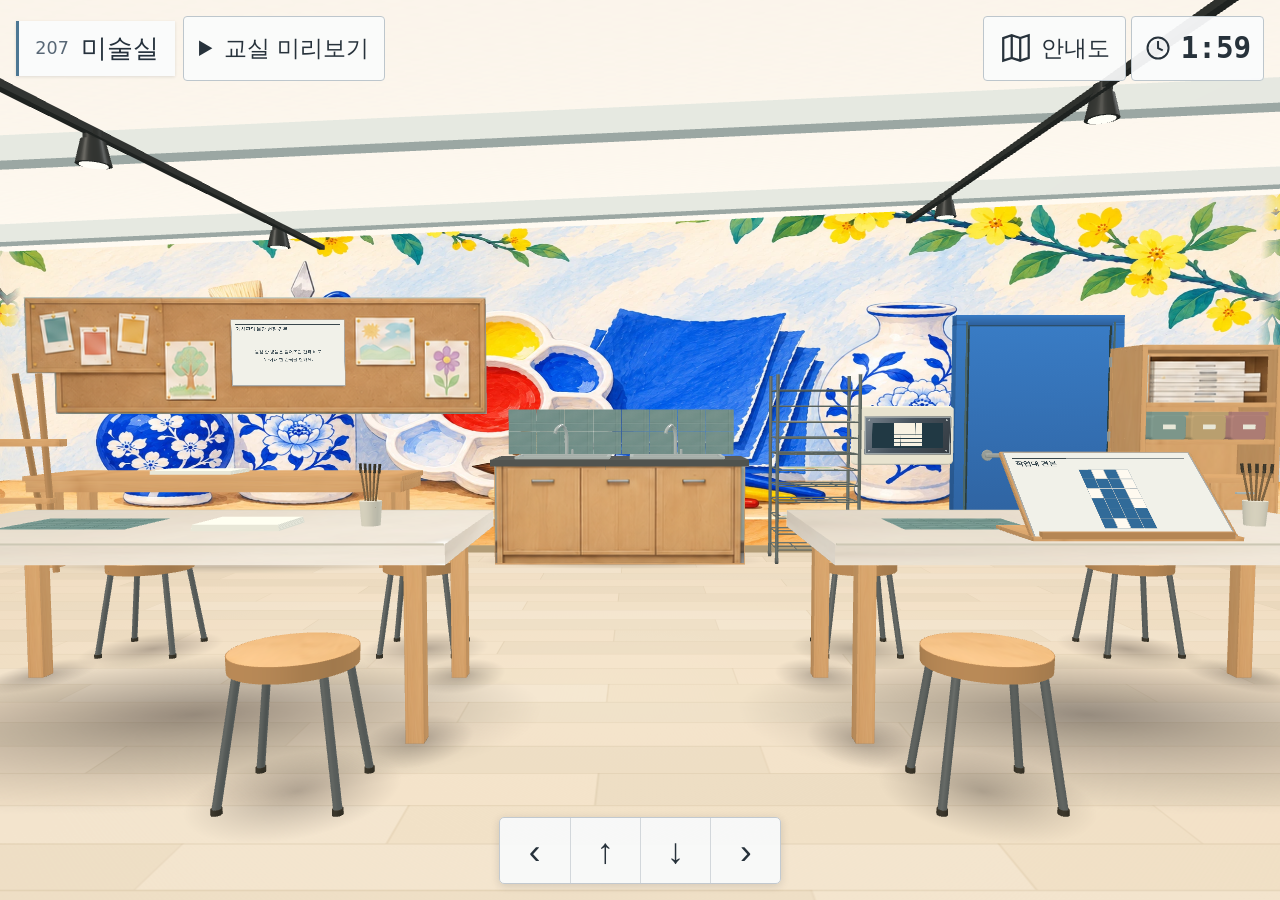
==== commit b1e0729f: "Open the student link directly in the classroom" ====
--- a/art.html
+++ b/art.html
@@ -6,8 +6,8 @@
   <meta name="theme-color" content="#f4f6f7">
   <title>미술실 | 학교 탈출</title>
   <link rel="icon" href="data:,">
-  <link rel="stylesheet" href="music.css?v=school64">
-  <link rel="stylesheet" href="route-ui.css?v=school67">
+  <link rel="stylesheet" href="music.css?v=direct68">
+  <link rel="stylesheet" href="route-ui.css?v=direct68">
   <link rel="stylesheet" href="ct-devices.css?v=school67">
   <link rel="stylesheet" href="lesson.css?v=survey1">
 </head>
@@ -42,7 +42,7 @@
   <script src="webgl/shaders.js?v=webgl50"></script>
   <script src="webgl/renderer.js?v=webgl50"></script>
   <script src="class-records.js?v=survey1"></script>
-  <script src="review-rooms.js?v=school67"></script>
+  <script src="review-rooms.js?v=direct68"></script>
   <script src="school-routes.js?v=entry66"></script>
   <script src="school-map.js?v=school67"></script>
   <script src="school-puzzles.js?v=school67"></script>
@@ -55,6 +55,6 @@
   <script src="school-corridor.js?v=webgl50"></script>
   <script src="school-interiors.js?v=school67"></script>
   <script src="school-room-art.js?v=school64"></script>
-  <script src="school-room.js?v=school67"></script>
+  <script src="school-room.js?v=direct68"></script>
 </body>
 </html>
--- a/music.css
+++ b/music.css
@@ -1,6 +1,6 @@
 :root{
   font-family:"Malgun Gothic","Apple SD Gothic Neo",system-ui,sans-serif;
-  font-size:clamp(100%, calc(62.5% + .42vw + .55vh), 250%);
+  font-size:clamp(112.5%, calc(77% + .48vw + .55vh), 260%);
   color:#242b32;background:#e6e9ed;font-synthesis:none;color-scheme:light;
   --control-height:2.75rem;
   --gutter:clamp(8px,1.8vmin,1.25rem);
@@ -145,7 +145,7 @@
 .room-location{display:flex;align-items:center;flex-wrap:wrap;gap:.375rem;min-width:0;pointer-events:auto}
 .room-head>nav{flex-shrink:0}
 .room-location .school{white-space:nowrap}
-.review-jump{position:relative;color:#27323b;font-size:.875rem}
+.review-jump{position:relative;color:#27323b;font-size:1rem}
 .review-jump summary{cursor:pointer;align-content:center;min-height:var(--control-height);padding:.5rem .625rem;background:#fafbfbed;border:1px solid #bdc6cc;border-radius:4px}
 .review-jump nav{position:absolute;top:calc(100% + 4px);left:0;z-index:6;display:grid;gap:0;min-width:10.5rem;max-height:calc(100dvh - 6rem - var(--edge-top) - var(--edge-bottom));overflow-y:auto;padding:.25rem;background:#fff;border:1px solid #c3ccc7;border-radius:5px;box-shadow:0 6px 20px #25393030}
 .review-jump a{display:flex;align-items:center;min-height:var(--control-height);padding:.5rem .75rem;color:#293f35;text-decoration:none;white-space:nowrap}
@@ -180,8 +180,26 @@
   .stamp-tray{gap:7px;padding:8px}
   .stamp{min-height:125px}
 }
-@media(max-width:380px){
-  .school{font-size:.875rem;padding:.4rem .5rem}
+.room-location .school{font-size:1.12rem}
+.spot span{font-size:.94rem}
+.menu-caption{display:none}
+@media(min-width:800px){
+  .room-head .menu-icon{display:inline-flex;align-items:center;justify-content:center;gap:.35rem;width:auto;padding-inline:.65rem}
+  .menu-caption{display:inline;font-size:1rem}
+}
+@media(max-width:540px){
+  .room-head{display:grid;grid-template-columns:minmax(0,1fr) auto;align-items:start;gap:.3rem .35rem}
+  .room-head .room-location{display:contents}
+  .room-location .school{grid-area:1/1;align-self:center;justify-self:start;padding:.4rem .5rem}
+  .room-location .review-jump{grid-area:2/1;justify-self:start;pointer-events:auto}
+  .room-head>nav{grid-area:1/2}
+}
+@media(max-width:370px){
+  .room-head>nav{grid-row:1 / span 2;display:grid;grid-template-columns:repeat(2,auto);gap:.25rem;justify-items:end}
+  .room-head .room-timer{grid-area:1/1/2/3}
+  .room-head #map{grid-area:2/2}
+  .room-head #bag{grid-area:2/1}
+  .room-head #recordSync{grid-row:3;grid-column:1/-1}
 }
 
 dialog[data-panel=timeout]{--panel-width:clamp(20rem,36vw,28rem)}
--- a/route-ui.css
+++ b/route-ui.css
@@ -3,7 +3,7 @@
   transform:translateX(-50%);margin:0;padding:9px 15px;
   width:max-content;max-width:min(40em,calc(100% - 30px));border-radius:7px;
   background:#1d2a32ee;color:#fff;box-shadow:0 2px 10px #18252b33;
-  text-align:center;font-size:.9375rem;line-height:1.5;word-break:keep-all;
+  text-align:center;font-size:1.05rem;line-height:1.5;word-break:keep-all;
   pointer-events:none;
 }
 #spots[inert] .device-guide,#musicGame:has(dialog[open]) .device-guide{display:none}
@@ -171,3 +171,5 @@
 .school-route-plan li[aria-current] small{color:#205a53}
 #inspect[data-panel=intro] #panelBody{display:block;overflow:auto}
 #inspect[data-panel=intro] .lesson-access{margin-top:.7rem}
+#inspect[data-panel=map] .lesson-access{align-items:center;gap:.4rem 1rem;margin-top:.6rem;font-size:1rem}
+#inspect[data-panel=map] .lesson-access a{display:inline-flex;align-items:center;min-height:2.5rem;text-underline-offset:.18em}
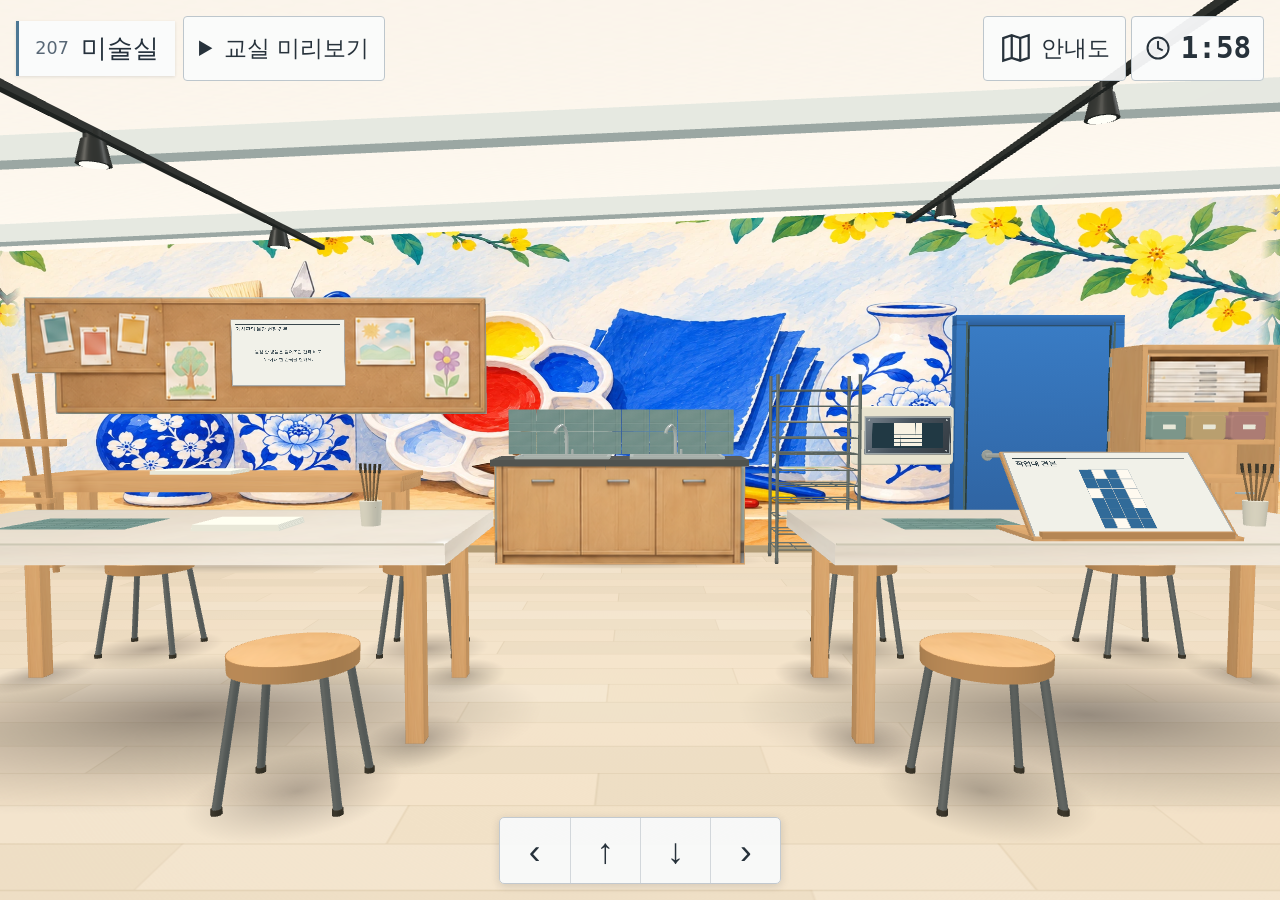
==== commit df316fd2: "Return expired classroom sessions to the start guide on reload" ====
--- a/art.html
+++ b/art.html
@@ -7,7 +7,7 @@
   <title>미술실 | 학교 탈출</title>
   <link rel="icon" href="data:,">
   <link rel="stylesheet" href="music.css?v=direct68">
-  <link rel="stylesheet" href="route-ui.css?v=direct68">
+  <link rel="stylesheet" href="route-ui.css?v=guide69">
   <link rel="stylesheet" href="ct-devices.css?v=school67">
   <link rel="stylesheet" href="lesson.css?v=survey1">
 </head>
@@ -42,8 +42,8 @@
   <script src="webgl/shaders.js?v=webgl50"></script>
   <script src="webgl/renderer.js?v=webgl50"></script>
   <script src="class-records.js?v=survey1"></script>
-  <script src="review-rooms.js?v=direct68"></script>
-  <script src="school-routes.js?v=entry66"></script>
+  <script src="review-rooms.js?v=guide69"></script>
+  <script src="school-routes.js?v=resume70"></script>
   <script src="school-map.js?v=school67"></script>
   <script src="school-puzzles.js?v=school67"></script>
   <script src="ct-devices.js?v=school67"></script>
@@ -55,6 +55,6 @@
   <script src="school-corridor.js?v=webgl50"></script>
   <script src="school-interiors.js?v=school67"></script>
   <script src="school-room-art.js?v=school64"></script>
-  <script src="school-room.js?v=direct68"></script>
+  <script src="school-room.js?v=resume70"></script>
 </body>
 </html>
--- a/route-ui.css
+++ b/route-ui.css
@@ -173,3 +173,21 @@
 #inspect[data-panel=intro] .lesson-access{margin-top:.7rem}
 #inspect[data-panel=map] .lesson-access{align-items:center;gap:.4rem 1rem;margin-top:.6rem;font-size:1rem}
 #inspect[data-panel=map] .lesson-access a{display:inline-flex;align-items:center;min-height:2.5rem;text-underline-offset:.18em}
+
+#inspect:is([data-panel=welcome],[data-panel=game-guide]){
+  --panel-width:23.5rem;
+  --panel-padding:1.05rem;
+  top:auto;
+  bottom:max(1rem,var(--edge-bottom));
+  margin:0 auto;
+  border-radius:.65rem;
+}
+#inspect:is([data-panel=welcome],[data-panel=game-guide])::backdrop{background:#1525282b}
+#inspect:is([data-panel=welcome],[data-panel=error]) #dismiss{display:none}
+#inspect #guideFirstMove{margin:.7rem 0}
+#inspect #guideTime{margin:.9rem 0 .3rem;padding-top:.65rem;border-top:1px solid #dee5e5;color:#425750}
+@media(min-width:800px) and (min-aspect-ratio:5/4){
+  #inspect:is([data-panel=welcome],[data-panel=game-guide]){
+    left:max(1.5rem,var(--edge-left));bottom:max(1.5rem,var(--edge-bottom));margin:0;
+  }
+}
